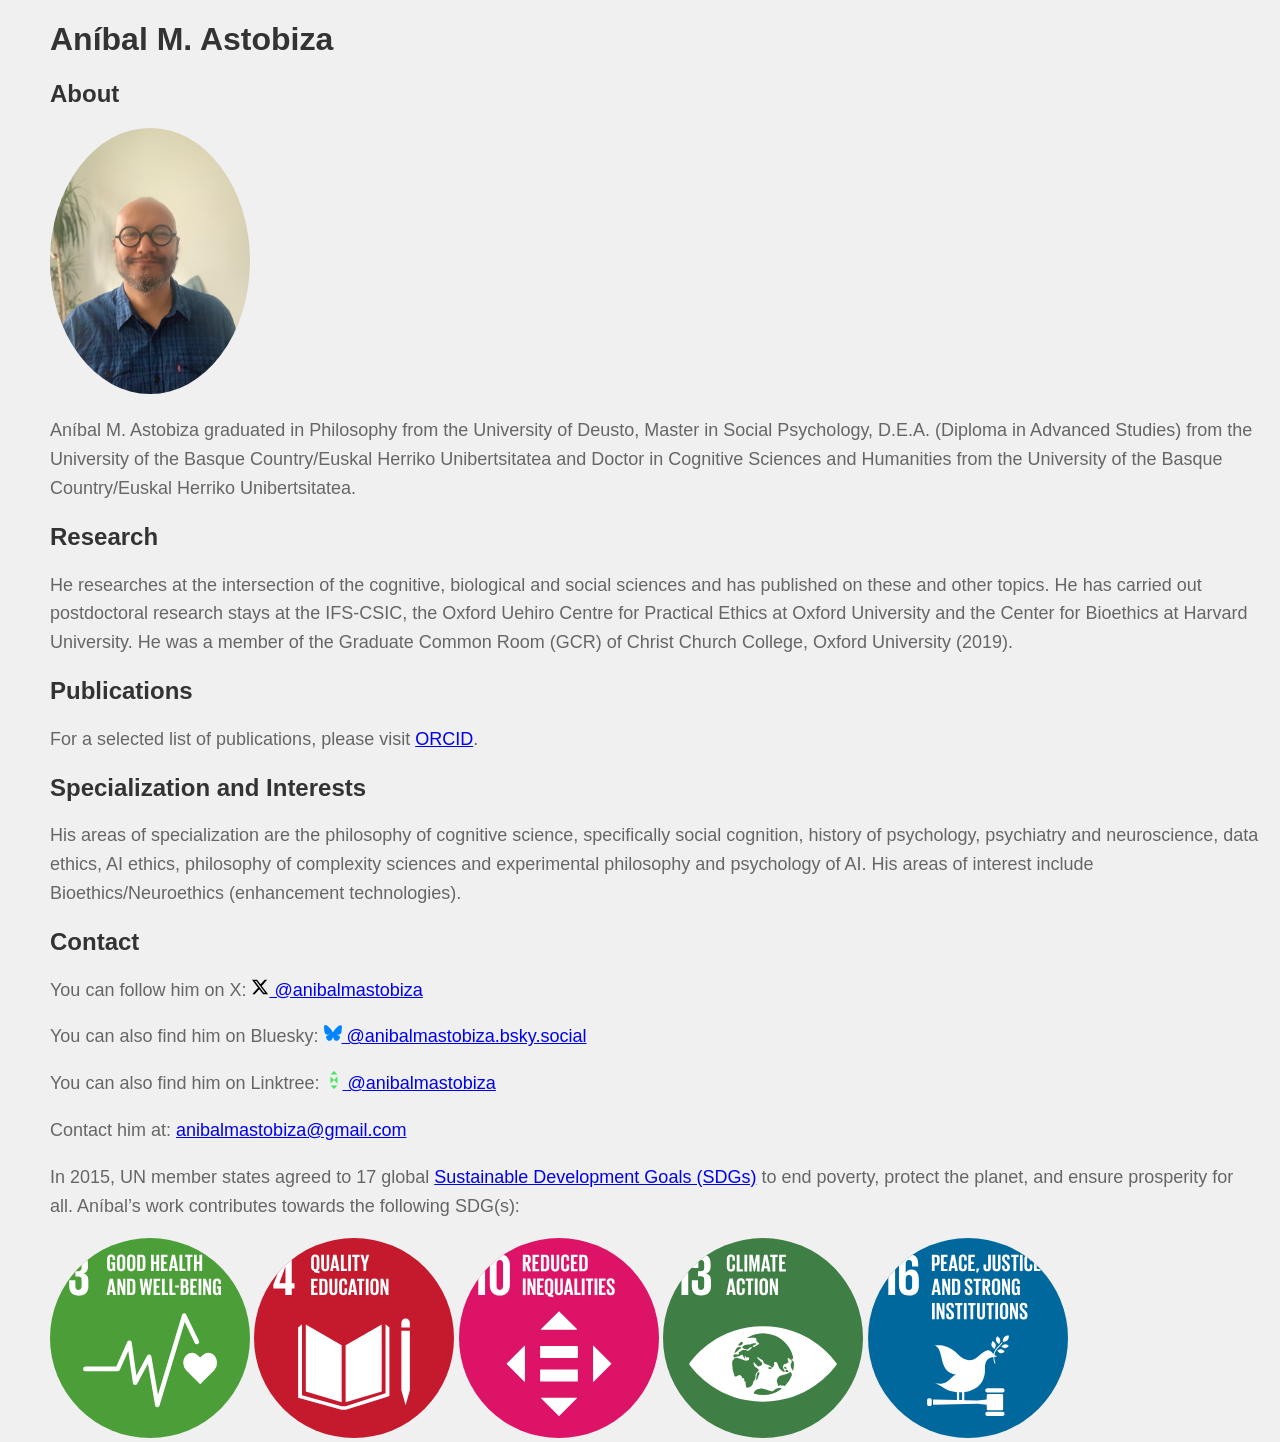
==== index.html @ 114e94c1 "Update index.html" ====
<!DOCTYPE html>
<html>
<head>
    <title>Aníbal M. Astobiza - Academic Webpage</title>
    <link rel="stylesheet" type="text/css" href="styles.css">  
    </head>
    <body>
    <h1>Aníbal M. Astobiza</h1>
   
    <h2>About</h2>
    
    <img src="Aníbal pic.jpg" alt="Anibal M. Astobiza">    

    
    <p>Aníbal M. Astobiza graduated in Philosophy from the University of Deusto, Master in Social Psychology, D.E.A. (Diploma in Advanced Studies) from the University of the Basque Country/Euskal Herriko Unibertsitatea and Doctor in Cognitive Sciences and Humanities from the University of the Basque Country/Euskal Herriko Unibertsitatea.</p>
    <h2>Research</h2>
    <p>He researches at the intersection of the cognitive, biological and social sciences and has published on these and other topics. He has carried out postdoctoral research stays at the IFS-CSIC, the Oxford Uehiro Centre for Practical Ethics at Oxford University and the Center for Bioethics at Harvard University. He was a member of the Graduate Common Room (GCR) of Christ Church College, Oxford University (2019).</p>
    <h2>Publications</h2>
    <p>For a selected list of publications, please visit <a href="https://orcid.org/0000-0003-1399-5388">ORCID</a>.</p>
    <h2>Specialization and Interests</h2>
    <p>His areas of specialization are the philosophy of cognitive science, specifically social cognition, history of psychology, psychiatry and neuroscience, data ethics, AI ethics, philosophy of complexity sciences and experimental philosophy and psychology of AI. His areas of interest include Bioethics/Neuroethics (enhancement technologies).</p>
    <h2>Contact</h2>
   
       <p>You can follow him on X: <a href="https://twitter.com/anibalmastobiza" target="_blank"><svg class="social-icon" xmlns="http://www.w3.org/2000/svg" height="1em" viewBox="0 0 512 512">
<path d="M389.2 48h70.6L305.6 224.2 487 464H345L233.7 318.6 106.5 464H35.8L200.7 275.5 26.8 48H172.4L272.9 180.9 389.2 48zM364.4 421.8h39.1L151.1 88h-42L364.4 421.8z"/>
</svg> @anibalmastobiza</a></p>

<p>You can also find him on Bluesky: <a href="https://bsky.app/profile/anibalmastobiza.bsky.social" target="_blank">
<svg class="social-icon" xmlns="http://www.w3.org/2000/svg" width="1em" height="1em" viewBox="0 0 512 512">
<path d="M111.8 62.2C170.2 105.9 233 194.7 256 242.4c23-47.6 85.8-136.4 144.2-180.2c42.1-31.6 110.3-56 110.3 21.8c0 15.5-8.9 130.5-14.1 149.2C478.2 298 412 314.6 353.1 304.5c102.9 17.5 129.1 75.5 72.5 133.5c-107.4 110.2-154.3-27.6-166.3-62.9l0 0c-1.7-4.9-2.6-7.8-3.3-7.8s-1.6 3-3.3 7.8l0 0c-12 35.3-59 173.1-166.3 62.9c-56.5-58-30.4-116 72.5-133.5C100 314.6 33.8 298 15.7 233.1C10.4 214.4 1.5 99.4 1.5 83.9c0-77.8 68.2-53.4 110.3-21.8z" fill="#0085ff"/>
</svg> @anibalmastobiza.bsky.social</a></p>
     <p>You can also find him on Linktree: <a href="https://linktr.ee/anibalmastobiza" target="_blank">
<svg class="social-icon" xmlns="http://www.w3.org/2000/svg" width="1em" height="1em" viewBox="0 0 24 24">
<path d="M12 0L7.4 4.6h9.2L12 0zm4.6 7.4L12 12l4.6 4.6V7.4zM7.4 7.4v9.2L12 12 7.4 7.4zM12 24l4.6-4.6H7.4L12 24z" fill="#43E660"/>
</svg> @anibalmastobiza</a></p>
    <p>Contact him at: <a href="mailto:anibalmastobiza@gmail.com">anibalmastobiza@gmail.com</a></p>
<p>In 2015, UN member states agreed to 17 global <a href="https://www.un.org/sustainabledevelopment/sustainable-development-goals/">Sustainable Development Goals (SDGs)</a> to end poverty, protect the planet, and ensure prosperity for all. Aníbal’s work contributes towards the following SDG(s):</p>
<img src="good_health_and_well_being-ca66cb937719976ce918816020def2ec.svg" alt="Good Health and Well-being">
<img src="quality_education-b37c6b2dd2b60bc918ec5feef320cb1d.svg" alt="Quality Education">
<img src="reduced_inequalities-8bb4302575a086560a67ee5f8961db72.svg" alt="Reduced Inequalities">
<img src="climate_action-bf9936c5a1e66601be3cd2b75da7ce3f.svg" alt="Climate Action">
<img src="peace_justice_and_strong_institutions-05bb2c5c2784243923979f91286779c0.svg" alt="Peace, Justice, and Strong Institutions">


     </body>
     </html>
---- styles.css ----
body {
    font-family: Arial, sans-serif;
    margin: 0 20px 0 50px; /* top right bottom left */;
    padding: 0;
    background-color: #f0f0f0;
}

h1, h2 {
    color: #333;
}

p {
    font-size: 18px;
    line-height: 1.6;
    color: #666;
}

img {
    width: 200px;
    height: auto;
    border-radius: 50%;
}
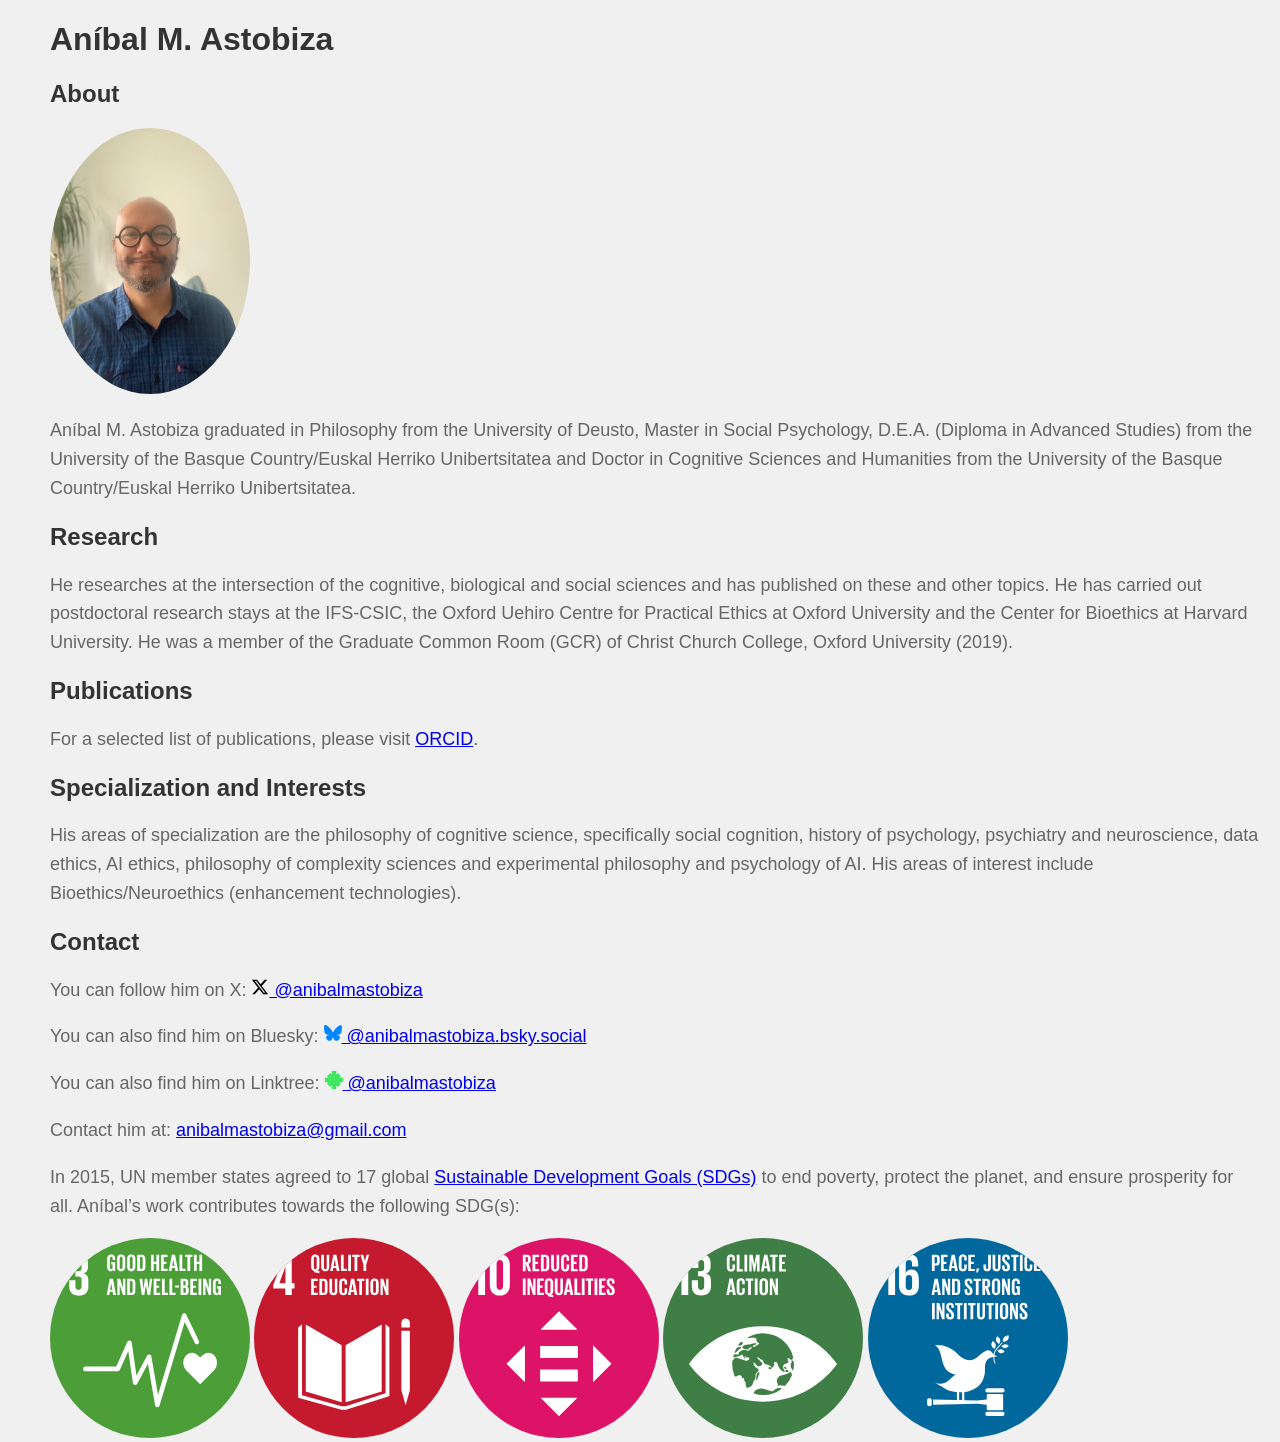
==== commit 36362a42: "Update index.html" ====
--- a/index.html
+++ b/index.html
@@ -29,9 +29,9 @@
 <svg class="social-icon" xmlns="http://www.w3.org/2000/svg" width="1em" height="1em" viewBox="0 0 512 512">
 <path d="M111.8 62.2C170.2 105.9 233 194.7 256 242.4c23-47.6 85.8-136.4 144.2-180.2c42.1-31.6 110.3-56 110.3 21.8c0 15.5-8.9 130.5-14.1 149.2C478.2 298 412 314.6 353.1 304.5c102.9 17.5 129.1 75.5 72.5 133.5c-107.4 110.2-154.3-27.6-166.3-62.9l0 0c-1.7-4.9-2.6-7.8-3.3-7.8s-1.6 3-3.3 7.8l0 0c-12 35.3-59 173.1-166.3 62.9c-56.5-58-30.4-116 72.5-133.5C100 314.6 33.8 298 15.7 233.1C10.4 214.4 1.5 99.4 1.5 83.9c0-77.8 68.2-53.4 110.3-21.8z" fill="#0085ff"/>
 </svg> @anibalmastobiza.bsky.social</a></p>
-     <p>You can also find him on Linktree: <a href="https://linktr.ee/anibalmastobiza" target="_blank">
-<svg class="social-icon" xmlns="http://www.w3.org/2000/svg" width="1em" height="1em" viewBox="0 0 24 24">
-<path d="M12 0L7.4 4.6h9.2L12 0zm4.6 7.4L12 12l4.6 4.6V7.4zM7.4 7.4v9.2L12 12 7.4 7.4zM12 24l4.6-4.6H7.4L12 24z" fill="#43E660"/>
+  <p>You can also find him on Linktree: <a href="https://linktr.ee/anibalmastobiza" target="_blank">
+<svg class="social-icon" xmlns="http://www.w3.org/2000/svg" width="1em" height="1em" viewBox="0 0 32 32">
+<path d="M16 4L16 28M4 16L28 16M9.17 9.17L22.83 22.83M9.17 22.83L22.83 9.17" stroke="#43E660" stroke-width="8" stroke-linecap="square"/>
 </svg> @anibalmastobiza</a></p>
     <p>Contact him at: <a href="mailto:anibalmastobiza@gmail.com">anibalmastobiza@gmail.com</a></p>
 <p>In 2015, UN member states agreed to 17 global <a href="https://www.un.org/sustainabledevelopment/sustainable-development-goals/">Sustainable Development Goals (SDGs)</a> to end poverty, protect the planet, and ensure prosperity for all. Aníbal’s work contributes towards the following SDG(s):</p>
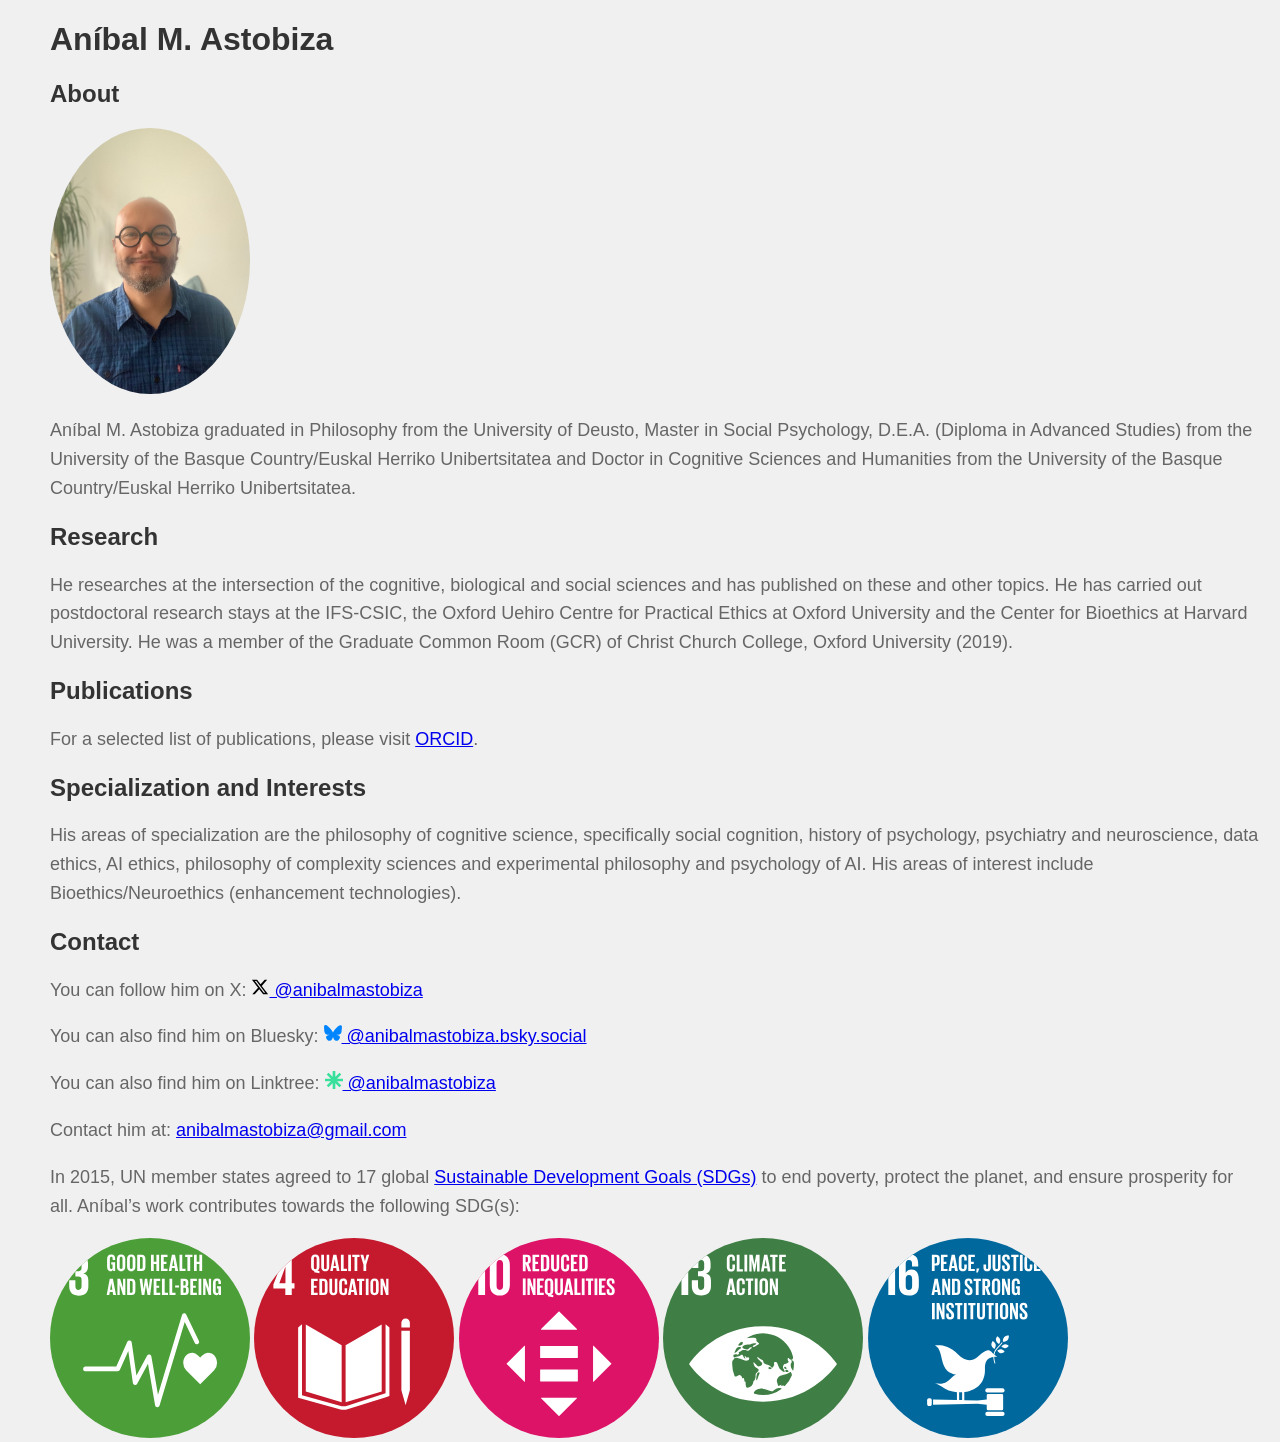
==== commit 8c5fc35b: "Update index.html" ====
--- a/index.html
+++ b/index.html
@@ -29,9 +29,9 @@
 <svg class="social-icon" xmlns="http://www.w3.org/2000/svg" width="1em" height="1em" viewBox="0 0 512 512">
 <path d="M111.8 62.2C170.2 105.9 233 194.7 256 242.4c23-47.6 85.8-136.4 144.2-180.2c42.1-31.6 110.3-56 110.3 21.8c0 15.5-8.9 130.5-14.1 149.2C478.2 298 412 314.6 353.1 304.5c102.9 17.5 129.1 75.5 72.5 133.5c-107.4 110.2-154.3-27.6-166.3-62.9l0 0c-1.7-4.9-2.6-7.8-3.3-7.8s-1.6 3-3.3 7.8l0 0c-12 35.3-59 173.1-166.3 62.9c-56.5-58-30.4-116 72.5-133.5C100 314.6 33.8 298 15.7 233.1C10.4 214.4 1.5 99.4 1.5 83.9c0-77.8 68.2-53.4 110.3-21.8z" fill="#0085ff"/>
 </svg> @anibalmastobiza.bsky.social</a></p>
-  <p>You can also find him on Linktree: <a href="https://linktr.ee/anibalmastobiza" target="_blank">
-<svg class="social-icon" xmlns="http://www.w3.org/2000/svg" width="1em" height="1em" viewBox="0 0 32 32">
-<path d="M16 4L16 28M4 16L28 16M9.17 9.17L22.83 22.83M9.17 22.83L22.83 9.17" stroke="#43E660" stroke-width="8" stroke-linecap="square"/>
+<p>You can also find him on Linktree: <a href="https://linktr.ee/anibalmastobiza" target="_blank">
+<svg class="social-icon" xmlns="http://www.w3.org/2000/svg" width="1em" height="1em" viewBox="0 0 100 100">
+<path d="M50 0 L50 100 M0 50 L100 50 M14.64 14.64 L85.36 85.36 M14.64 85.36 L85.36 14.64" fill="none" stroke="#39E09B" stroke-width="15"/>
 </svg> @anibalmastobiza</a></p>
     <p>Contact him at: <a href="mailto:anibalmastobiza@gmail.com">anibalmastobiza@gmail.com</a></p>
 <p>In 2015, UN member states agreed to 17 global <a href="https://www.un.org/sustainabledevelopment/sustainable-development-goals/">Sustainable Development Goals (SDGs)</a> to end poverty, protect the planet, and ensure prosperity for all. Aníbal’s work contributes towards the following SDG(s):</p>
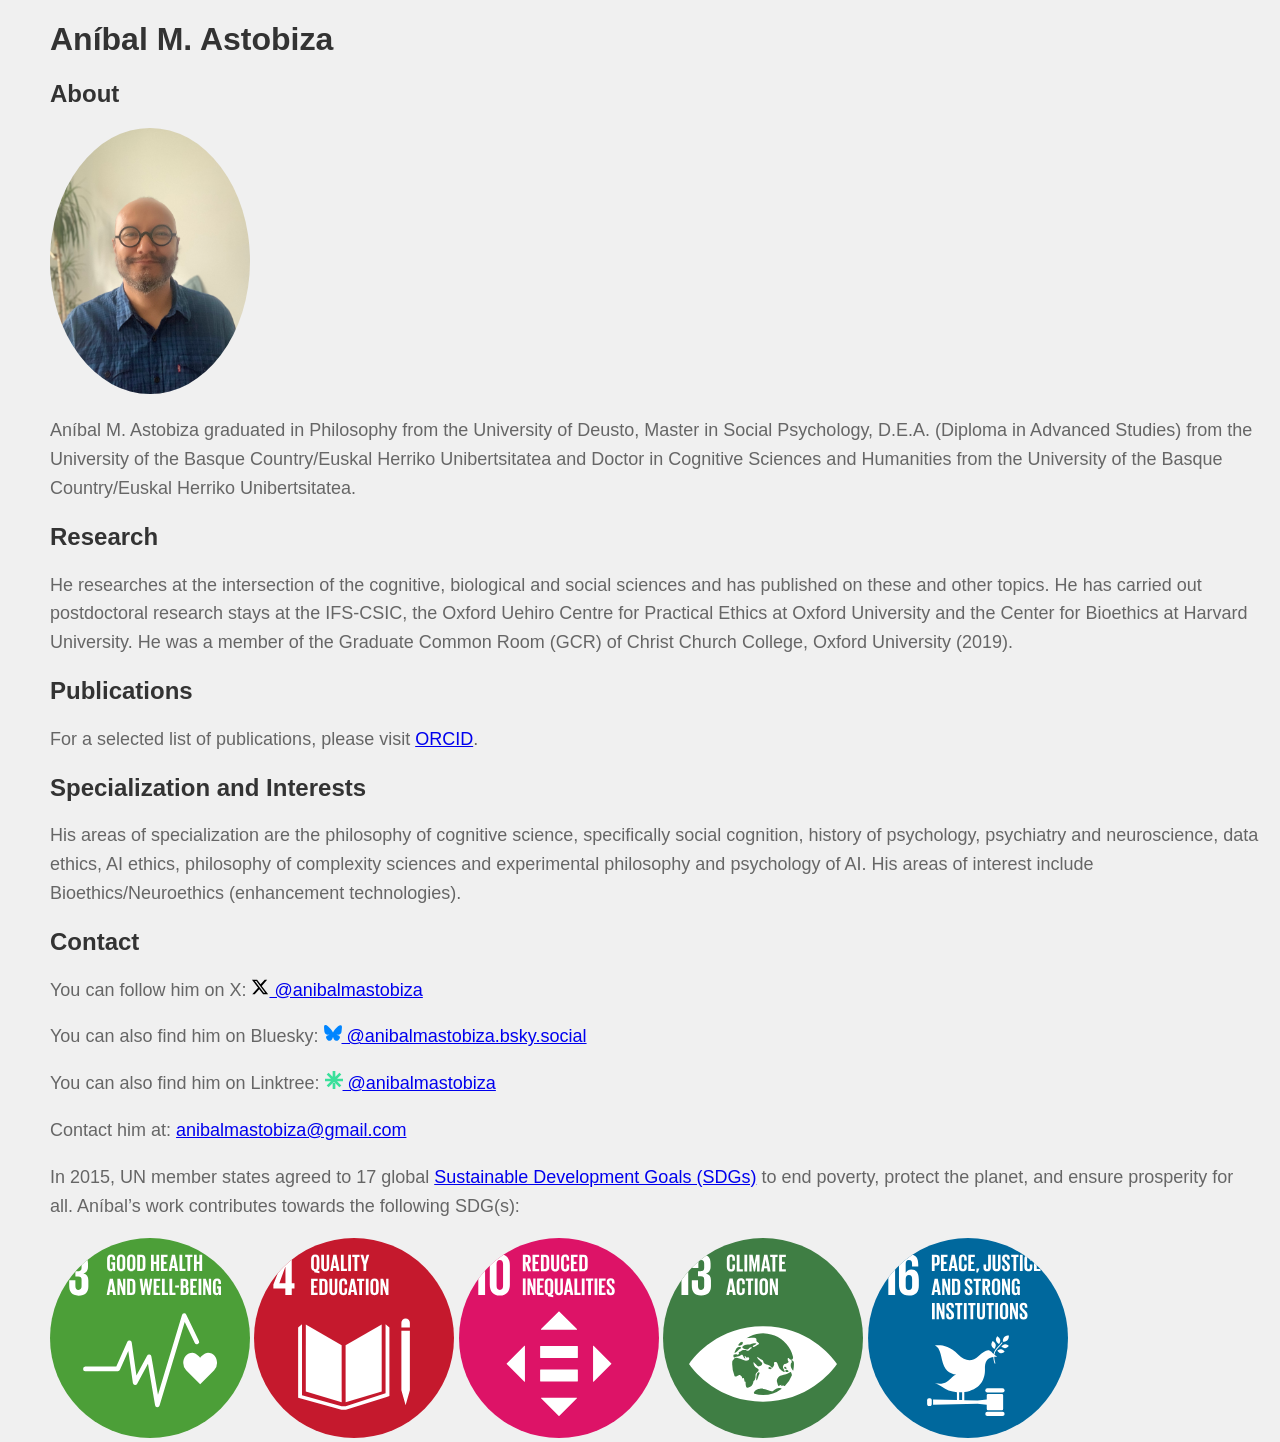
==== commit a887d15b: "Update index.html" ====
--- a/index.html
+++ b/index.html
@@ -31,7 +31,12 @@
 </svg> @anibalmastobiza.bsky.social</a></p>
 <p>You can also find him on Linktree: <a href="https://linktr.ee/anibalmastobiza" target="_blank">
 <svg class="social-icon" xmlns="http://www.w3.org/2000/svg" width="1em" height="1em" viewBox="0 0 100 100">
-<path d="M50 0 L50 100 M0 50 L100 50 M14.64 14.64 L85.36 85.36 M14.64 85.36 L85.36 14.64" fill="none" stroke="#39E09B" stroke-width="15"/>
+<g fill="none" stroke="#39E09B" stroke-width="15">
+    <!-- Todas las líneas excepto la vertical inferior -->
+    <path d="M50 0 L50 45 M0 50 L100 50 M14.64 14.64 L85.36 85.36 M14.64 85.36 L85.36 14.64"/>
+    <!-- Línea vertical inferior separada -->
+    <path d="M50 65 L50 100"/>
+</g>
 </svg> @anibalmastobiza</a></p>
     <p>Contact him at: <a href="mailto:anibalmastobiza@gmail.com">anibalmastobiza@gmail.com</a></p>
 <p>In 2015, UN member states agreed to 17 global <a href="https://www.un.org/sustainabledevelopment/sustainable-development-goals/">Sustainable Development Goals (SDGs)</a> to end poverty, protect the planet, and ensure prosperity for all. Aníbal’s work contributes towards the following SDG(s):</p>
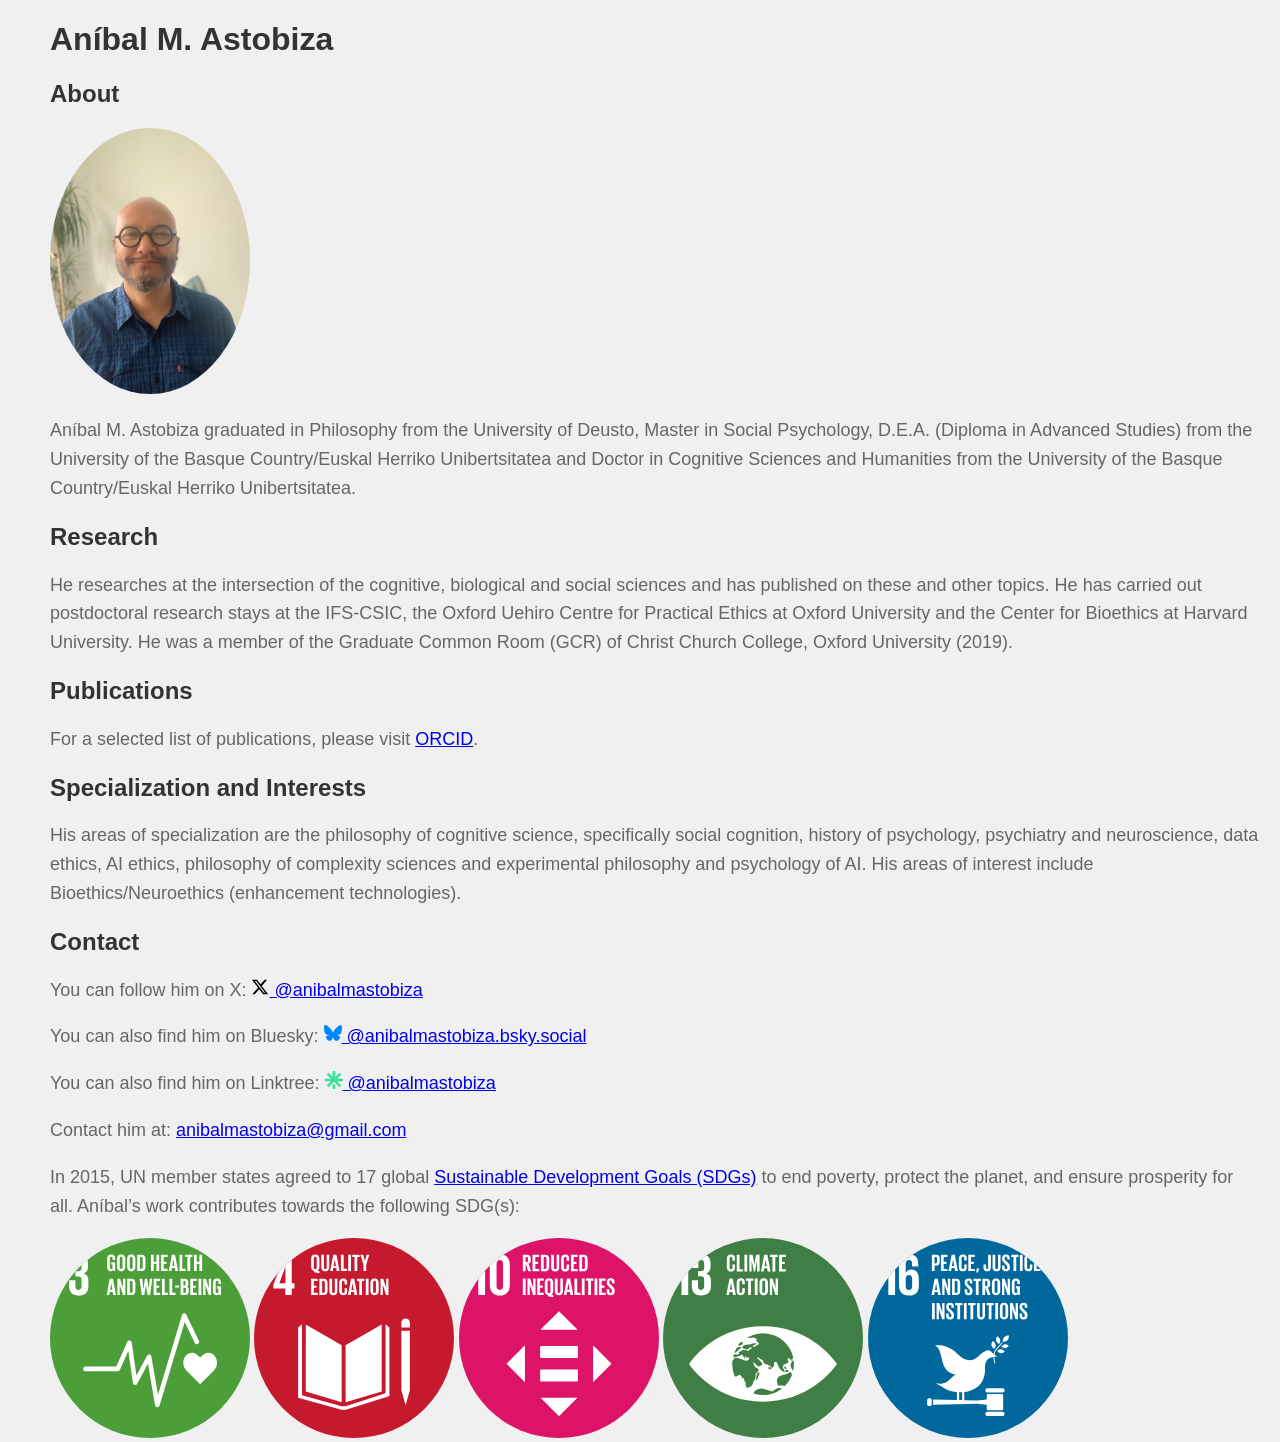
==== commit 8c584f7c: "Update index.html" ====
--- a/index.html
+++ b/index.html
@@ -32,10 +32,12 @@
 <p>You can also find him on Linktree: <a href="https://linktr.ee/anibalmastobiza" target="_blank">
 <svg class="social-icon" xmlns="http://www.w3.org/2000/svg" width="1em" height="1em" viewBox="0 0 100 100">
 <g fill="none" stroke="#39E09B" stroke-width="15">
-    <!-- Todas las líneas excepto la vertical inferior -->
-    <path d="M50 0 L50 45 M0 50 L100 50 M14.64 14.64 L85.36 85.36 M14.64 85.36 L85.36 14.64"/>
-    <!-- Línea vertical inferior separada -->
-    <path d="M50 65 L50 100"/>
+    <!-- Todas las líneas cruzadas -->
+    <path d="M0 50 L100 50 M14.64 14.64 L85.36 85.36 M14.64 85.36 L85.36 14.64"/>
+    <!-- Línea vertical superior separada -->
+    <path d="M50 0 L50 40"/>
+    <!-- Línea vertical inferior con mayor separación -->
+    <path d="M50 75 L50 100"/>
 </g>
 </svg> @anibalmastobiza</a></p>
     <p>Contact him at: <a href="mailto:anibalmastobiza@gmail.com">anibalmastobiza@gmail.com</a></p>
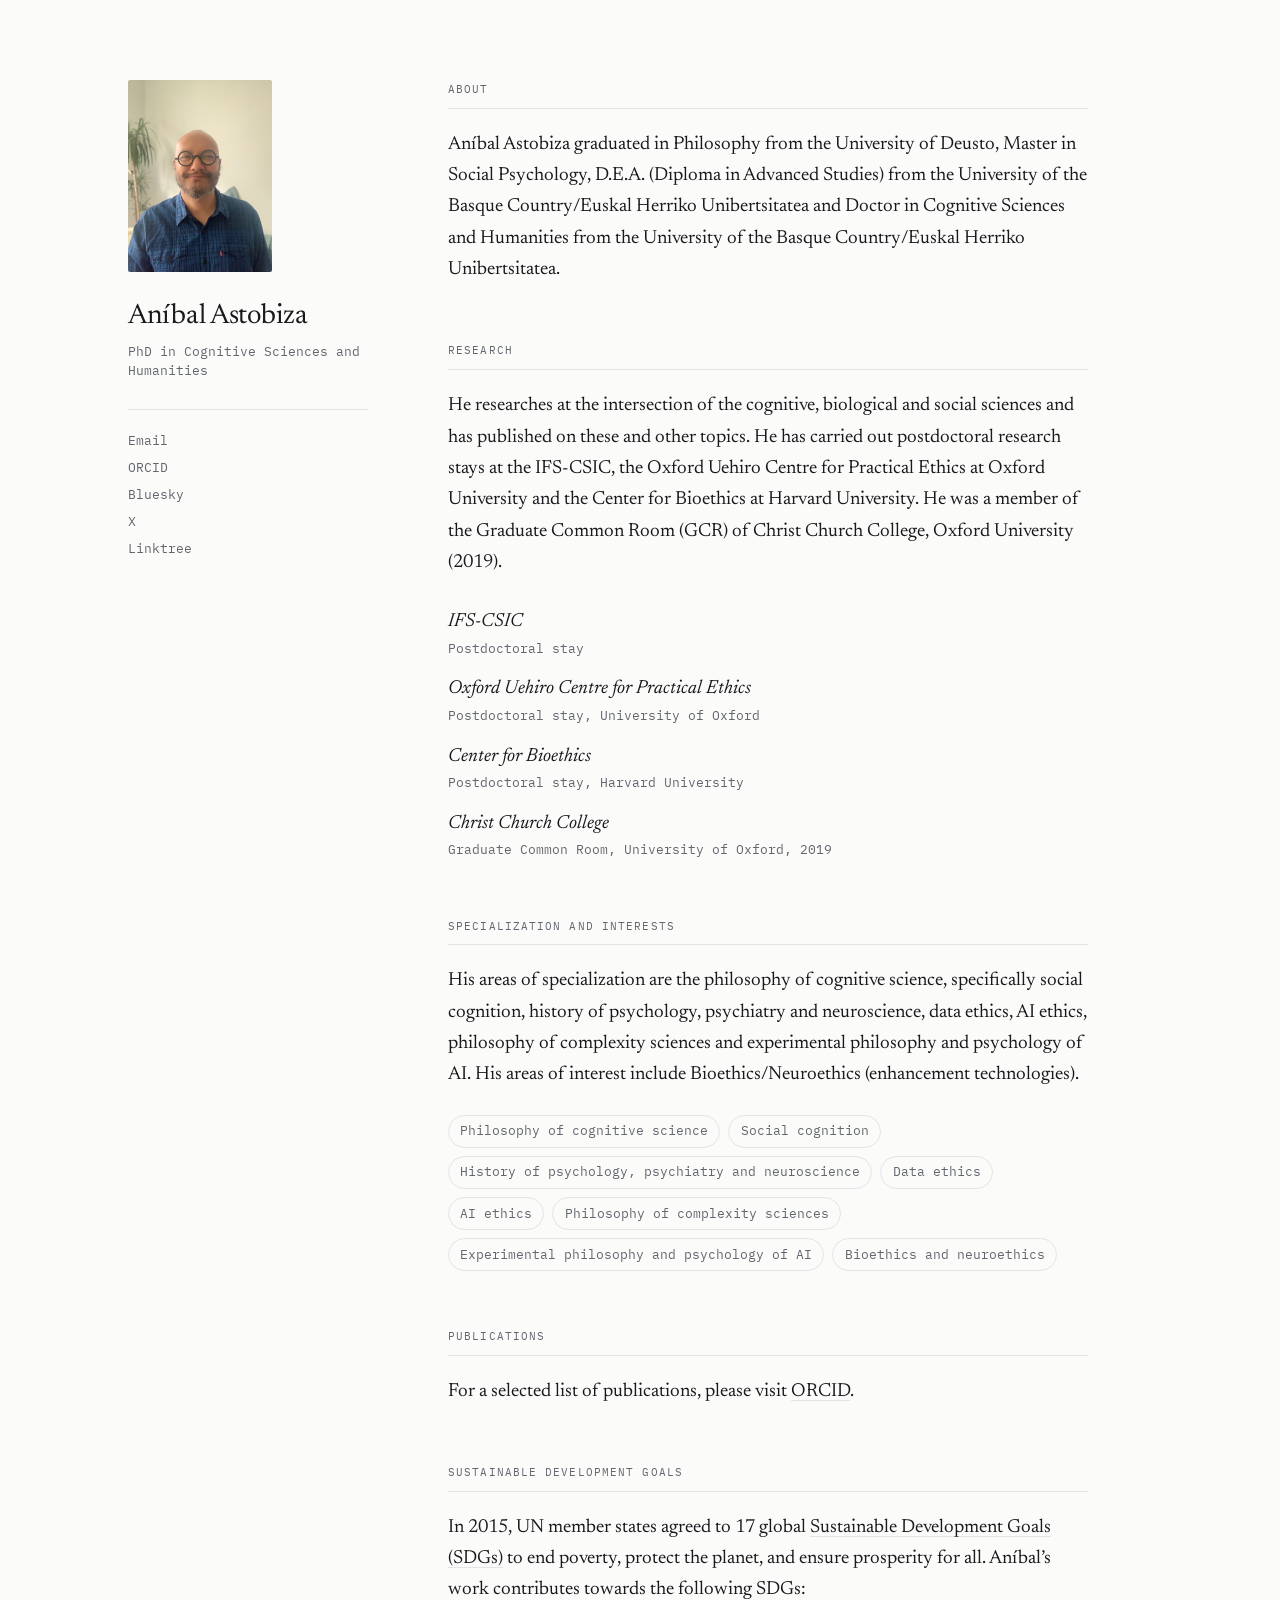
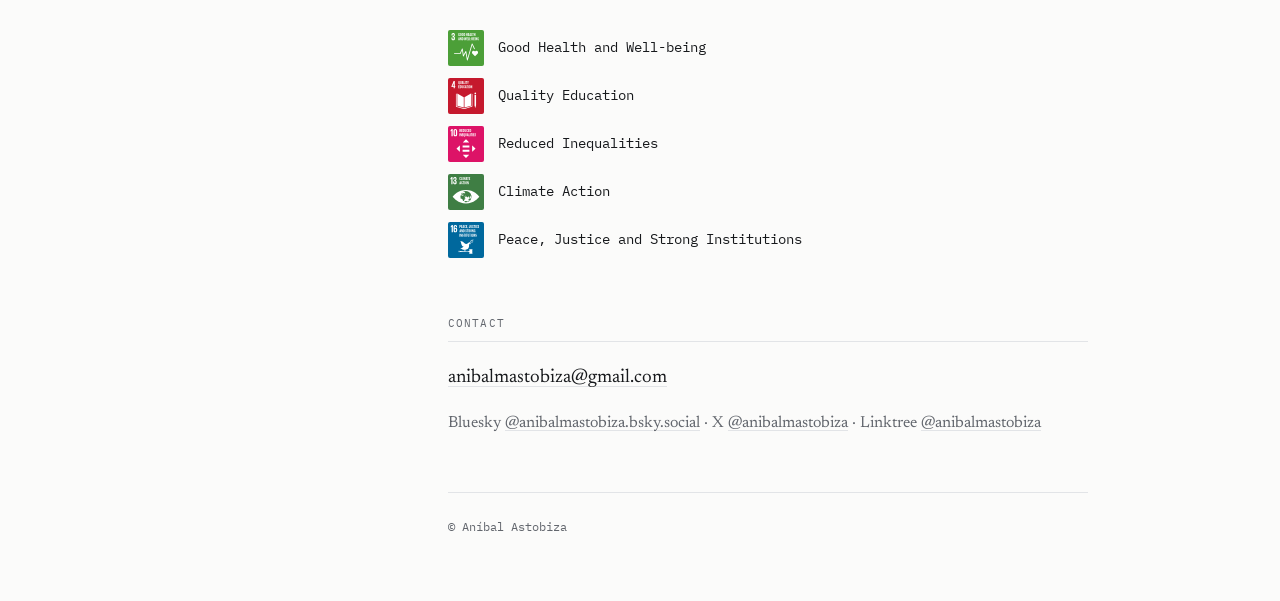
==== commit 471bf344: "Redesign academic page with a minimal layout Two-column layout with a sticky profile sidebar, serif " ====
--- a/index.html
+++ b/index.html
@@ -1,54 +1,93 @@
 <!DOCTYPE html>
-<html>
+<html lang="en">
 <head>
-    <title>Aníbal M. Astobiza - Academic Webpage</title>
-    <link rel="stylesheet" type="text/css" href="styles.css">  
-    </head>
-    <body>
-    <h1>Aníbal M. Astobiza</h1>
-   
-    <h2>About</h2>
-    
-    <img src="Aníbal pic.jpg" alt="Anibal M. Astobiza">    
+  <meta charset="utf-8">
+  <meta name="viewport" content="width=device-width, initial-scale=1">
+  <title>Aníbal Astobiza</title>
+  <meta name="description" content="Aníbal Astobiza. Philosophy of cognitive science, AI ethics, bioethics and experimental philosophy.">
+  <meta name="color-scheme" content="light dark">
+  <link rel="preconnect" href="https://fonts.googleapis.com">
+  <link rel="preconnect" href="https://fonts.gstatic.com" crossorigin>
+  <link href="https://fonts.googleapis.com/css2?family=Newsreader:ital,opsz,wght@0,6..72,400;0,6..72,500;1,6..72,400&family=IBM+Plex+Mono:wght@400;500&display=swap" rel="stylesheet">
+  <link rel="stylesheet" href="styles.css">
+</head>
+<body>
+  <div class="page">
 
-    
-    <p>Aníbal M. Astobiza graduated in Philosophy from the University of Deusto, Master in Social Psychology, D.E.A. (Diploma in Advanced Studies) from the University of the Basque Country/Euskal Herriko Unibertsitatea and Doctor in Cognitive Sciences and Humanities from the University of the Basque Country/Euskal Herriko Unibertsitatea.</p>
-    <h2>Research</h2>
-    <p>He researches at the intersection of the cognitive, biological and social sciences and has published on these and other topics. He has carried out postdoctoral research stays at the IFS-CSIC, the Oxford Uehiro Centre for Practical Ethics at Oxford University and the Center for Bioethics at Harvard University. He was a member of the Graduate Common Room (GCR) of Christ Church College, Oxford University (2019).</p>
-    <h2>Publications</h2>
-    <p>For a selected list of publications, please visit <a href="https://orcid.org/0000-0003-1399-5388">ORCID</a>.</p>
-    <h2>Specialization and Interests</h2>
-    <p>His areas of specialization are the philosophy of cognitive science, specifically social cognition, history of psychology, psychiatry and neuroscience, data ethics, AI ethics, philosophy of complexity sciences and experimental philosophy and psychology of AI. His areas of interest include Bioethics/Neuroethics (enhancement technologies).</p>
-    <h2>Contact</h2>
-   
-       <p>You can follow him on X: <a href="https://twitter.com/anibalmastobiza" target="_blank"><svg class="social-icon" xmlns="http://www.w3.org/2000/svg" height="1em" viewBox="0 0 512 512">
-<path d="M389.2 48h70.6L305.6 224.2 487 464H345L233.7 318.6 106.5 464H35.8L200.7 275.5 26.8 48H172.4L272.9 180.9 389.2 48zM364.4 421.8h39.1L151.1 88h-42L364.4 421.8z"/>
-</svg> @anibalmastobiza</a></p>
+    <aside class="profile">
+      <img class="portrait" src="anibal.jpg" alt="Portrait of Aníbal Astobiza" width="540" height="720">
+      <h1>Aníbal Astobiza</h1>
+      <p class="role">PhD in Cognitive Sciences and Humanities</p>
 
-<p>You can also find him on Bluesky: <a href="https://bsky.app/profile/anibalmastobiza.bsky.social" target="_blank">
-<svg class="social-icon" xmlns="http://www.w3.org/2000/svg" width="1em" height="1em" viewBox="0 0 512 512">
-<path d="M111.8 62.2C170.2 105.9 233 194.7 256 242.4c23-47.6 85.8-136.4 144.2-180.2c42.1-31.6 110.3-56 110.3 21.8c0 15.5-8.9 130.5-14.1 149.2C478.2 298 412 314.6 353.1 304.5c102.9 17.5 129.1 75.5 72.5 133.5c-107.4 110.2-154.3-27.6-166.3-62.9l0 0c-1.7-4.9-2.6-7.8-3.3-7.8s-1.6 3-3.3 7.8l0 0c-12 35.3-59 173.1-166.3 62.9c-56.5-58-30.4-116 72.5-133.5C100 314.6 33.8 298 15.7 233.1C10.4 214.4 1.5 99.4 1.5 83.9c0-77.8 68.2-53.4 110.3-21.8z" fill="#0085ff"/>
-</svg> @anibalmastobiza.bsky.social</a></p>
-<p>You can also find him on Linktree: <a href="https://linktr.ee/anibalmastobiza" target="_blank">
-<svg class="social-icon" xmlns="http://www.w3.org/2000/svg" width="1em" height="1em" viewBox="0 0 100 100">
-<g fill="none" stroke="#39E09B" stroke-width="15">
-    <!-- Todas las líneas cruzadas -->
-    <path d="M0 50 L100 50 M14.64 14.64 L85.36 85.36 M14.64 85.36 L85.36 14.64"/>
-    <!-- Línea vertical superior separada -->
-    <path d="M50 0 L50 40"/>
-    <!-- Línea vertical inferior con mayor separación -->
-    <path d="M50 75 L50 100"/>
-</g>
-</svg> @anibalmastobiza</a></p>
-    <p>Contact him at: <a href="mailto:anibalmastobiza@gmail.com">anibalmastobiza@gmail.com</a></p>
-<p>In 2015, UN member states agreed to 17 global <a href="https://www.un.org/sustainabledevelopment/sustainable-development-goals/">Sustainable Development Goals (SDGs)</a> to end poverty, protect the planet, and ensure prosperity for all. Aníbal’s work contributes towards the following SDG(s):</p>
-<img src="good_health_and_well_being-ca66cb937719976ce918816020def2ec.svg" alt="Good Health and Well-being">
-<img src="quality_education-b37c6b2dd2b60bc918ec5feef320cb1d.svg" alt="Quality Education">
-<img src="reduced_inequalities-8bb4302575a086560a67ee5f8961db72.svg" alt="Reduced Inequalities">
-<img src="climate_action-bf9936c5a1e66601be3cd2b75da7ce3f.svg" alt="Climate Action">
-<img src="peace_justice_and_strong_institutions-05bb2c5c2784243923979f91286779c0.svg" alt="Peace, Justice, and Strong Institutions">
+      <ul class="links">
+        <li><a href="mailto:anibalmastobiza@gmail.com">Email</a></li>
+        <li><a href="https://orcid.org/0000-0003-1399-5388">ORCID</a></li>
+        <li><a href="https://bsky.app/profile/anibalmastobiza.bsky.social">Bluesky</a></li>
+        <li><a href="https://twitter.com/anibalmastobiza">X</a></li>
+        <li><a href="https://linktr.ee/anibalmastobiza">Linktree</a></li>
+      </ul>
+    </aside>
 
+    <main>
+      <section id="about">
+        <h2>About</h2>
+        <p>Aníbal Astobiza graduated in Philosophy from the University of Deusto, Master in Social Psychology, D.E.A. (Diploma in Advanced Studies) from the University of the Basque Country/Euskal Herriko Unibertsitatea and Doctor in Cognitive Sciences and Humanities from the University of the Basque Country/Euskal Herriko Unibertsitatea.</p>
+      </section>
 
-     </body>
-     </html>
+      <section id="research">
+        <h2>Research</h2>
+        <p>He researches at the intersection of the cognitive, biological and social sciences and has published on these and other topics. He has carried out postdoctoral research stays at the IFS-CSIC, the Oxford Uehiro Centre for Practical Ethics at Oxford University and the Center for Bioethics at Harvard University. He was a member of the Graduate Common Room (GCR) of Christ Church College, Oxford University (2019).</p>
 
+        <dl class="stays">
+          <div><dt>IFS-CSIC</dt><dd>Postdoctoral stay</dd></div>
+          <div><dt>Oxford Uehiro Centre for Practical Ethics</dt><dd>Postdoctoral stay, University of Oxford</dd></div>
+          <div><dt>Center for Bioethics</dt><dd>Postdoctoral stay, Harvard University</dd></div>
+          <div><dt>Christ Church College</dt><dd>Graduate Common Room, University of Oxford, 2019</dd></div>
+        </dl>
+      </section>
+
+      <section id="specialization">
+        <h2>Specialization and Interests</h2>
+        <p>His areas of specialization are the philosophy of cognitive science, specifically social cognition, history of psychology, psychiatry and neuroscience, data ethics, AI ethics, philosophy of complexity sciences and experimental philosophy and psychology of AI. His areas of interest include Bioethics/Neuroethics (enhancement technologies).</p>
+
+        <ul class="tags">
+          <li>Philosophy of cognitive science</li>
+          <li>Social cognition</li>
+          <li>History of psychology, psychiatry and neuroscience</li>
+          <li>Data ethics</li>
+          <li>AI ethics</li>
+          <li>Philosophy of complexity sciences</li>
+          <li>Experimental philosophy and psychology of AI</li>
+          <li>Bioethics and neuroethics</li>
+        </ul>
+      </section>
+
+      <section id="publications">
+        <h2>Publications</h2>
+        <p>For a selected list of publications, please visit <a href="https://orcid.org/0000-0003-1399-5388">ORCID</a>.</p>
+      </section>
+
+      <section id="sdg">
+        <h2>Sustainable Development Goals</h2>
+        <p>In 2015, UN member states agreed to 17 global <a href="https://www.un.org/sustainabledevelopment/sustainable-development-goals/">Sustainable Development Goals (SDGs)</a> to end poverty, protect the planet, and ensure prosperity for all. Aníbal’s work contributes towards the following SDGs:</p>
+        <ul class="sdgs">
+          <li><img src="good_health_and_well_being-ca66cb937719976ce918816020def2ec.svg" alt="">Good Health and Well-being</li>
+          <li><img src="quality_education-b37c6b2dd2b60bc918ec5feef320cb1d.svg" alt="">Quality Education</li>
+          <li><img src="reduced_inequalities-8bb4302575a086560a67ee5f8961db72.svg" alt="">Reduced Inequalities</li>
+          <li><img src="climate_action-bf9936c5a1e66601be3cd2b75da7ce3f.svg" alt="">Climate Action</li>
+          <li><img src="peace_justice_and_strong_institutions-05bb2c5c2784243923979f91286779c0.svg" alt="">Peace, Justice and Strong Institutions</li>
+        </ul>
+      </section>
+
+      <section id="contact">
+        <h2>Contact</h2>
+        <p><a href="mailto:anibalmastobiza@gmail.com">anibalmastobiza@gmail.com</a></p>
+        <p class="muted">Bluesky <a href="https://bsky.app/profile/anibalmastobiza.bsky.social">@anibalmastobiza.bsky.social</a> · X <a href="https://twitter.com/anibalmastobiza">@anibalmastobiza</a> · Linktree <a href="https://linktr.ee/anibalmastobiza">@anibalmastobiza</a></p>
+      </section>
+
+      <footer>© Aníbal Astobiza</footer>
+    </main>
+
+  </div>
+</body>
+</html>
--- a/styles.css
+++ b/styles.css
@@ -1,22 +1,238 @@
+:root {
+  /* Layout: fixed profile column beside a single reading column */
+  --bg: #fbfbfa;
+  --text: #17191c;
+  --muted: #62666d;
+  --rule: #e2e4e7;
+  --accent: #1f3a5f;
+  --serif: "Newsreader", Georgia, "Times New Roman", serif;
+  --sans: "IBM Plex Mono", ui-monospace, "SFMono-Regular", Menlo, monospace;
+}
+
+@media (prefers-color-scheme: dark) {
+  :root:not([data-theme="light"]) {
+    --bg: #121417;
+    --text: #e6e8eb;
+    --muted: #979ca4;
+    --rule: #2a2e34;
+    --accent: #a9c2e2;
+    color-scheme: dark;
+  }
+}
+
+:root[data-theme="dark"] {
+  --bg: #121417;
+  --text: #e6e8eb;
+  --muted: #979ca4;
+  --rule: #2a2e34;
+  --accent: #a9c2e2;
+  color-scheme: dark;
+}
+
+* { box-sizing: border-box; }
+
+html { -webkit-text-size-adjust: 100%; }
+
 body {
-    font-family: Arial, sans-serif;
-    margin: 0 20px 0 50px; /* top right bottom left */;
-    padding: 0;
-    background-color: #f0f0f0;
-}
-
-h1, h2 {
-    color: #333;
-}
-
-p {
-    font-size: 18px;
-    line-height: 1.6;
-    color: #666;
-}
-
-img {
-    width: 200px;
-    height: auto;
-    border-radius: 50%;
-}
+  margin: 0;
+  background: var(--bg);
+  color: var(--text);
+  font-family: var(--serif);
+  font-size: 1.1875rem;
+  line-height: 1.65;
+  font-optical-sizing: auto;
+}
+
+a {
+  color: inherit;
+  text-decoration: underline;
+  text-decoration-color: var(--rule);
+  text-underline-offset: 0.2em;
+  text-decoration-thickness: 1px;
+  transition: color 0.15s, text-decoration-color 0.15s;
+}
+
+@media (prefers-reduced-motion: reduce) {
+  a { transition: none; }
+}
+
+a:hover { color: var(--accent); text-decoration-color: currentColor; }
+
+.page {
+  max-width: 68rem;
+  margin: 0 auto;
+  padding-block: 5rem 4rem;
+  padding-left: max(2rem, env(safe-area-inset-left, 0px));
+  padding-right: max(2rem, env(safe-area-inset-right, 0px));
+  display: grid;
+  grid-template-columns: 15rem 1fr;
+  gap: 5rem;
+}
+
+/* Profile column */
+
+.profile {
+  position: sticky;
+  top: 5rem;
+  align-self: start;
+}
+
+.portrait {
+  display: block;
+  width: 9rem;
+  height: auto;
+  aspect-ratio: 3 / 4;
+  object-fit: cover;
+  border-radius: 2px;
+  margin-bottom: 1.75rem;
+}
+
+h1 {
+  font-weight: 400;
+  font-size: 1.75rem;
+  line-height: 1.2;
+  letter-spacing: -0.01em;
+  margin: 0 0 0.5rem;
+}
+
+.role {
+  font-family: var(--sans);
+  font-size: 0.8125rem;
+  line-height: 1.5;
+  color: var(--muted);
+  margin: 0 0 1.75rem;
+}
+
+.links {
+  list-style: none;
+  margin: 0;
+  padding: 1.25rem 0 0;
+  border-top: 1px solid var(--rule);
+  font-family: var(--sans);
+  font-size: 0.8125rem;
+}
+
+.links li { margin: 0 0 0.35rem; }
+.links a { text-decoration: none; color: var(--muted); }
+.links a:hover { color: var(--accent); }
+
+/* Main column */
+
+main { max-width: 40rem; min-width: 0; }
+
+h1, h2 { text-wrap: balance; }
+
+a:focus-visible { outline: 2px solid var(--accent); outline-offset: 2px; }
+
+section { margin: 0 0 3.5rem; }
+
+h2 {
+  font-family: var(--sans);
+  font-weight: 400;
+  font-size: 0.6875rem;
+  letter-spacing: 0.1em;
+  text-transform: uppercase;
+  color: var(--muted);
+  margin: 0 0 1.25rem;
+  padding-bottom: 0.6rem;
+  border-bottom: 1px solid var(--rule);
+}
+
+p { margin: 0 0 1rem; }
+
+.muted { color: var(--muted); font-size: 1rem; }
+
+.stays {
+  margin: 1.75rem 0 0;
+  display: grid;
+  gap: 0.9rem;
+}
+
+.stays div {
+  display: grid;
+  grid-template-columns: 1fr;
+}
+
+.stays dt { font-style: italic; }
+
+.stays dd {
+  margin: 0;
+  font-family: var(--sans);
+  font-size: 0.8125rem;
+  color: var(--muted);
+}
+
+.tags {
+  list-style: none;
+  margin: 1.5rem 0 0;
+  padding: 0;
+  display: flex;
+  flex-wrap: wrap;
+  gap: 0.5rem;
+  font-family: var(--sans);
+  font-size: 0.8125rem;
+}
+
+.tags li {
+  padding: 0.3rem 0.7rem;
+  border: 1px solid var(--rule);
+  border-radius: 999px;
+  color: var(--muted);
+}
+
+.sdgs {
+  list-style: none;
+  margin: 1.5rem 0 0;
+  padding: 0;
+  display: grid;
+  gap: 0.75rem;
+  font-family: var(--sans);
+  font-size: 0.875rem;
+}
+
+.sdgs li {
+  display: flex;
+  align-items: center;
+  gap: 0.9rem;
+}
+
+.sdgs img {
+  width: 2.25rem;
+  height: 2.25rem;
+  flex: none;
+  border-radius: 2px;
+}
+
+footer {
+  font-family: var(--sans);
+  font-size: 0.75rem;
+  color: var(--muted);
+  padding-top: 1.5rem;
+  border-top: 1px solid var(--rule);
+}
+
+/* Narrow screens */
+
+@media (max-width: 52rem) {
+  .page {
+    grid-template-columns: 1fr;
+    gap: 3rem;
+    padding-block: 3rem;
+    padding-left: max(16px, env(safe-area-inset-left, 0px));
+    padding-right: max(16px, env(safe-area-inset-right, 0px));
+  }
+
+  .profile { position: static; }
+
+  .portrait { width: 7rem; }
+
+  .links {
+    display: flex;
+    flex-wrap: wrap;
+    gap: 0.4rem 1.1rem;
+  }
+
+  .links li { margin: 0; }
+
+  body { font-size: 1.0625rem; }
+}
